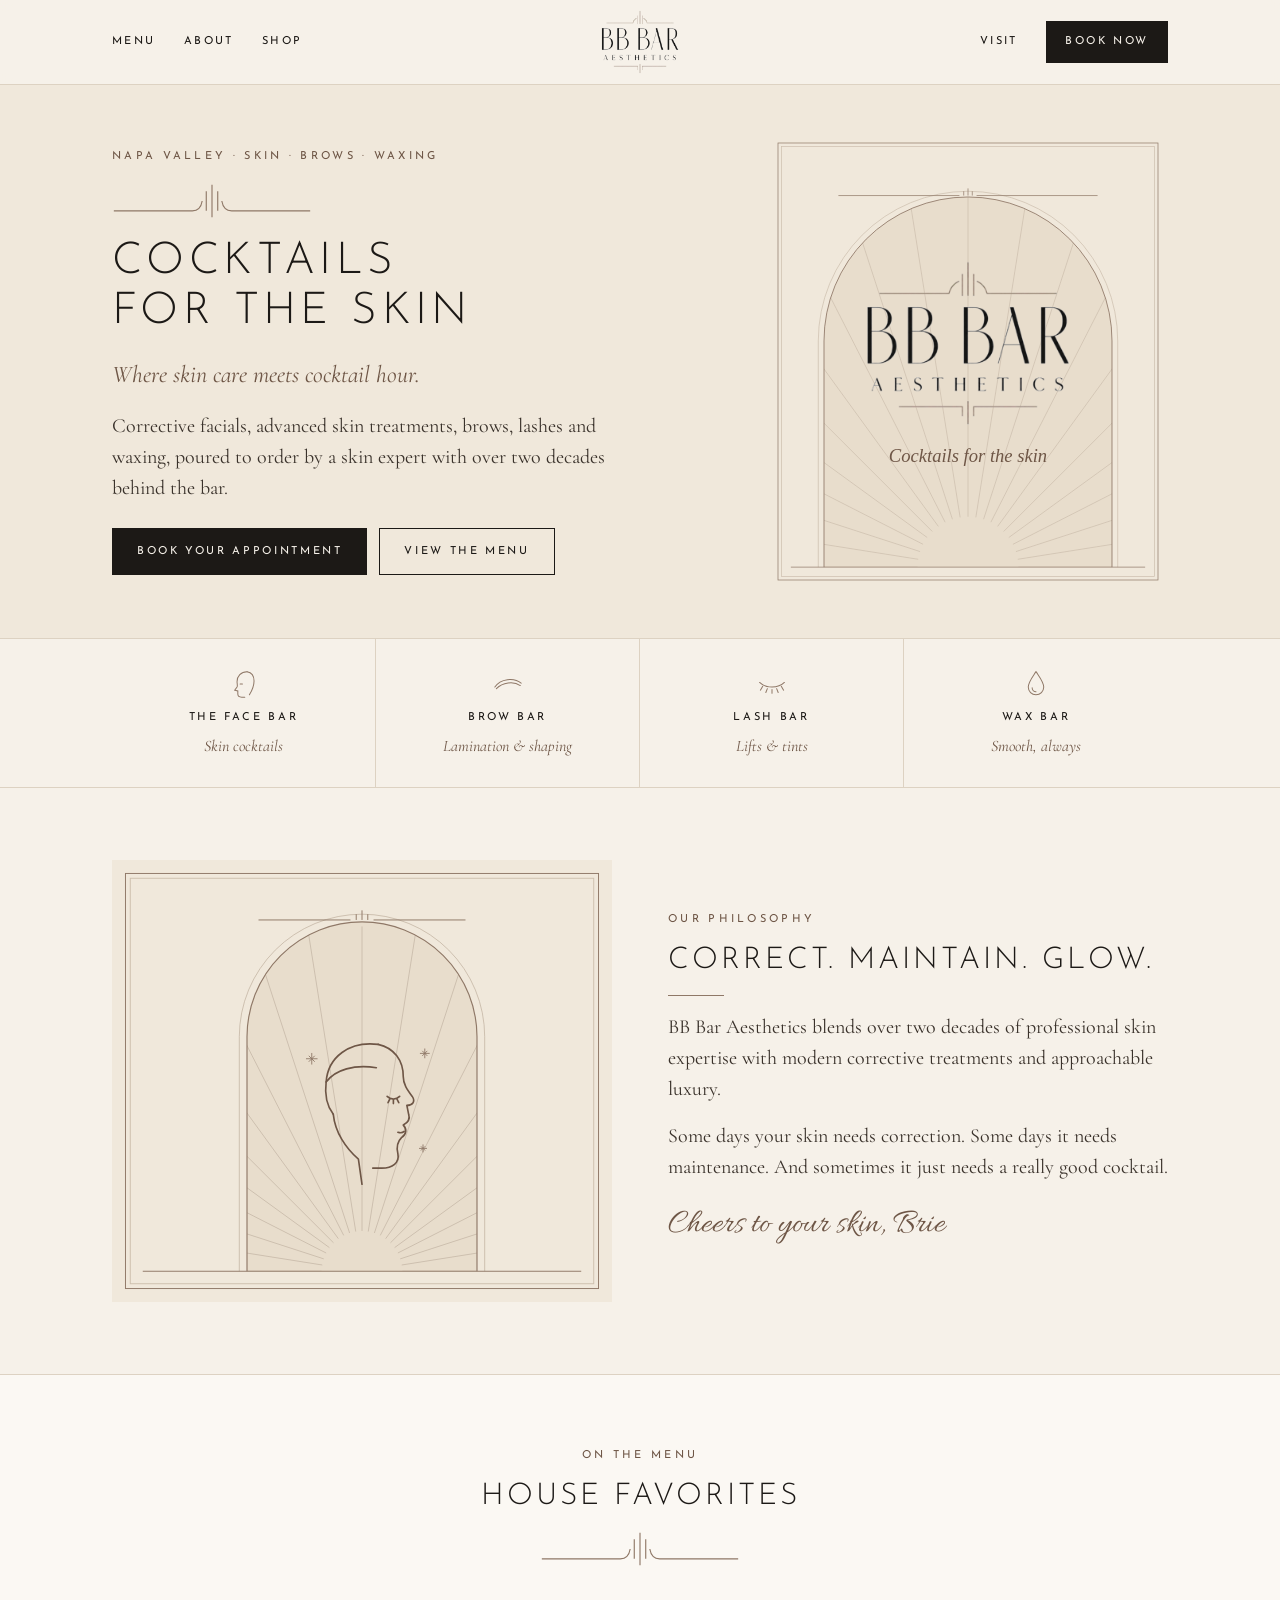
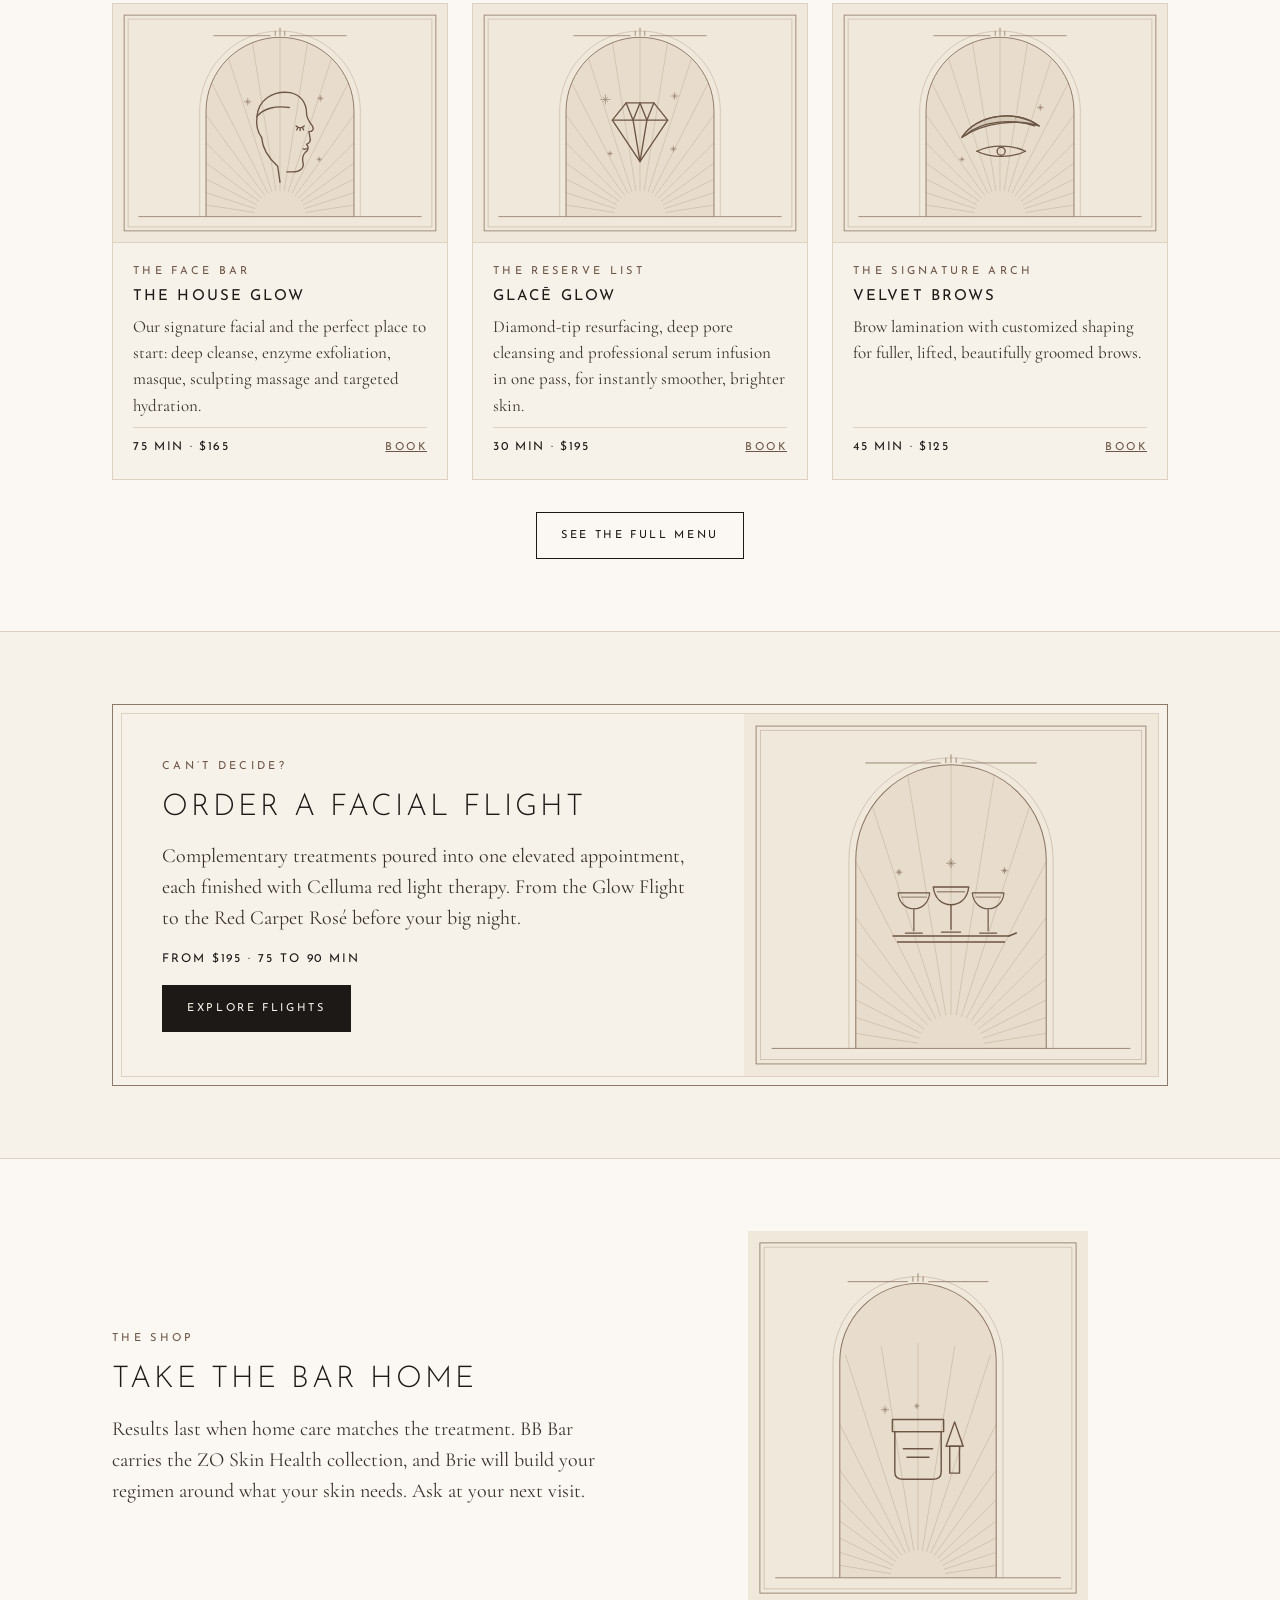
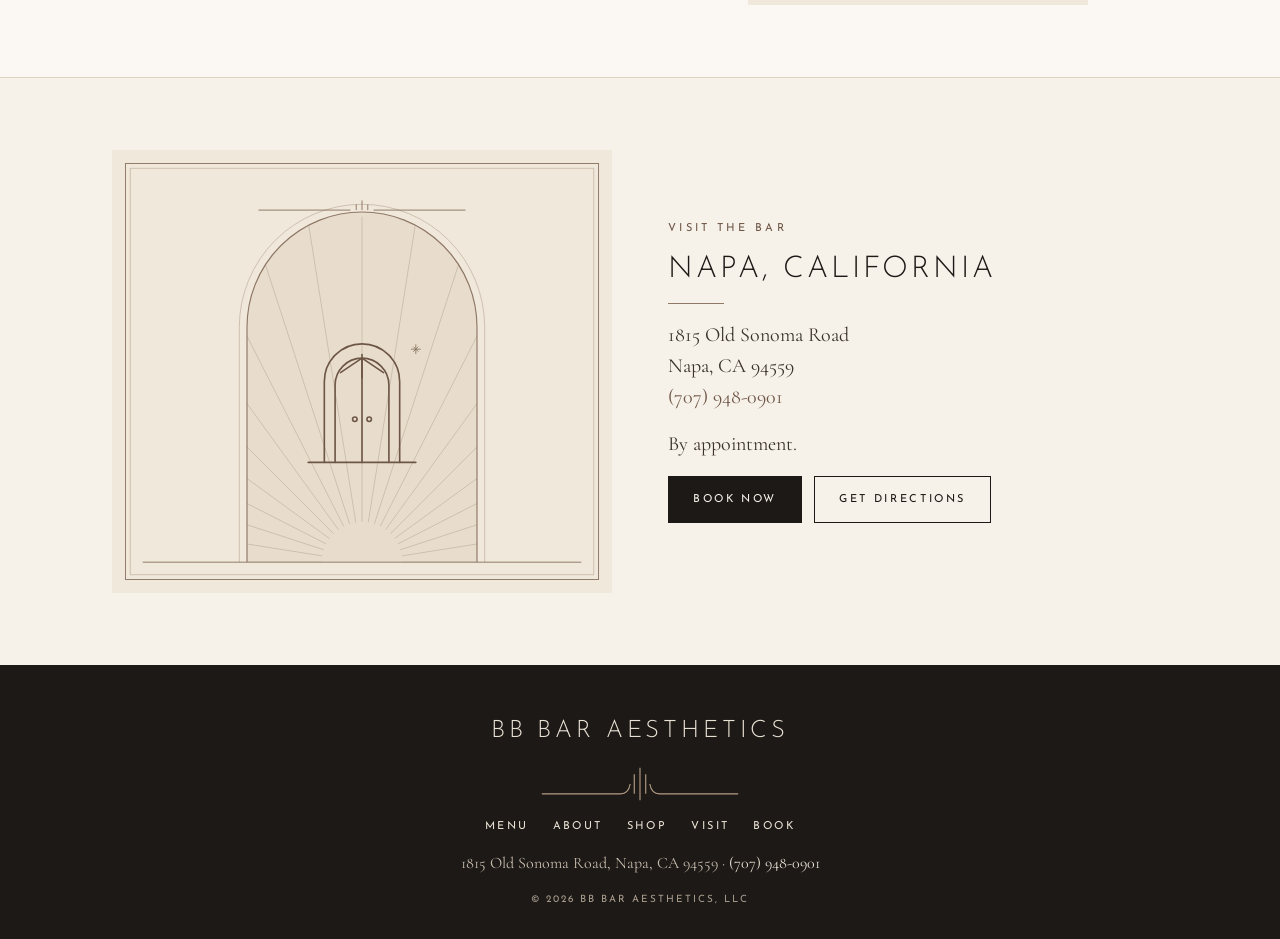
==== index.html @ 5beb1651 "Unzip site files to repo root so GitHub Pages can serve index.html Co-Authored-By: Claude Opus 5.5 <" ====
<!doctype html>
<html lang="en">
<head>
<meta charset="utf-8">
<meta name="viewport" content="width=device-width, initial-scale=1">
<title>BB Bar Aesthetics | Facials, Brows, Lashes &amp; Waxing in Napa, CA</title>
<meta name="description" content="Cocktails for the skin. Corrective facials, advanced skin treatments, brows, lashes and waxing at BB Bar Aesthetics in Napa, California.">
<link rel="icon" type="image/png" href="img/favicon.png">
<link rel="apple-touch-icon" href="img/apple-touch-icon.png">
<meta property="og:title" content="BB Bar Aesthetics | Facials, Brows, Lashes &amp; Waxing in Napa, CA">
<meta property="og:description" content="Cocktails for the skin. Corrective facials, advanced skin treatments, brows, lashes and waxing at BB Bar Aesthetics in Napa, California.">
<meta property="og:image" content="https://bbbaraesthetics.com/img/og.jpg">
<link rel="preconnect" href="https://fonts.googleapis.com">
<link rel="preconnect" href="https://fonts.gstatic.com" crossorigin>
<link href="https://fonts.googleapis.com/css2?family=Josefin+Sans:wght@300;400;600&family=Cormorant+Garamond:ital,wght@0,400;0,500;1,400;1,500&family=Allura&display=swap" rel="stylesheet">
<link rel="stylesheet" href="style.css">
</head>
<body>
<header class="site-header">
<div class="wrap">
<nav class="nav left" aria-label="Primary">
<a href="menu.html">Menu</a>
<a href="index.html#about">About</a>
<a href="index.html#shop">Shop</a>
</nav>
<a class="logo" href="index.html" aria-label="BB Bar Aesthetics home"><img src="img/logo.png" alt="BB Bar Aesthetics" width="74" height="60"></a>
<div class="header-right">
<nav class="nav" aria-label="Secondary"><a href="index.html#visit">Visit</a></nav>
<a class="btn btn-dark" href="https://bbbar.glossgenius.com/services">Book Now</a>
<button class="menu-toggle" aria-label="Open menu" aria-expanded="false" onclick="var m=document.getElementById('mnav');var o=m.classList.toggle('open');this.setAttribute('aria-expanded',o)"><svg width="22" height="14" viewBox="0 0 22 14" aria-hidden="true"><path d="M0 1h22M0 7h22M0 13h22" stroke="currentColor" stroke-width="1.4"/></svg></button>
</div>
</div>
<nav id="mnav" class="mobile-nav" aria-label="Mobile">
<a href="menu.html">Menu</a><a href="index.html#about">About</a><a href="index.html#shop">Shop</a><a href="index.html#visit">Visit</a><a href="https://bbbar.glossgenius.com/services">Book Now</a>
</nav>
</header>
<main>
<section class="hero">
<div class="wrap">
<div class="hero-copy">
<p class="eyebrow">Napa Valley &#183; Skin &#183; Brows &#183; Waxing</p>
<svg class="deco" width="200" height="36" viewBox="0 0 240 44" aria-hidden="true"><g fill="none" stroke="#8F7867" stroke-width="1.4"><path d="M0 34H96Q106 34 108 22"/><path d="M240 34H144Q134 34 132 22"/><path d="M120 2V42"/><path d="M113 10V34"/><path d="M127 10V34"/></g></svg>
<h1>Cocktails<br>for the Skin</h1>
<p class="ital" style="font-size:24px">Where skin care meets cocktail hour.</p>
<p class="lead" style="max-width:500px">Corrective facials, advanced skin treatments, brows, lashes and waxing, poured to order by a skin expert with over two decades behind the bar.</p>
<div class="btns" style="padding-top:6px"><a class="btn btn-dark" href="https://bbbar.glossgenius.com/services">Book Your Appointment</a><a class="btn btn-line" href="menu.html">View the Menu</a></div>
</div>
<img class="hero-img" src="img/p-hero.svg" alt="BB Bar Aesthetics logo in an art deco arch" width="560" height="640">
</div>
</section>

<nav class="cats" aria-label="Menu categories">
<div class="wrap">
<a class="cat" href="menu.html#face-bar"><svg width="34" height="34" viewBox="0 0 44 44" aria-hidden="true"><g fill="none" stroke="#8F7867" stroke-width="1.3" stroke-linecap="round"><path d="M26 6C18 6 13 12 13 19c0 3 1 5 0 7l-3 4 4 1v4c0 3 2 4 5 4h4"/><path d="M26 6c6 1 9 6 9 12 0 7-3 13-6 18"/><path d="M17 22h3"/></g></svg><span>The Face Bar</span><em>Skin cocktails</em></a>
<a class="cat" href="menu.html#brow-bar"><svg width="34" height="34" viewBox="0 0 44 44" aria-hidden="true"><g fill="none" stroke="#8F7867" stroke-width="1.3" stroke-linecap="round"><path d="M5 26c7-11 25-13 34-5"/><path d="M7 28c8-8 22-10 31-4"/></g></svg><span>Brow Bar</span><em>Lamination &amp; shaping</em></a>
<a class="cat" href="menu.html#lash-bar"><svg width="34" height="34" viewBox="0 0 44 44" aria-hidden="true"><g fill="none" stroke="#8F7867" stroke-width="1.3" stroke-linecap="round"><path d="M6 20c8 8 24 8 32 0"/><path d="M10 25l-3 5M16 28l-2 5M22 29v5M28 28l2 5M34 25l3 5"/></g></svg><span>Lash Bar</span><em>Lifts &amp; tints</em></a>
<a class="cat" href="menu.html#wax-bar"><svg width="34" height="34" viewBox="0 0 44 44" aria-hidden="true"><g fill="none" stroke="#8F7867" stroke-width="1.3" stroke-linecap="round" stroke-linejoin="round"><path d="M22 6c6 9 10 14 10 20a10 10 0 0 1-20 0c0-6 4-11 10-20z"/><path d="M17 27a5 5 0 0 0 5 5"/></g></svg><span>Wax Bar</span><em>Smooth, always</em></a>
</div>
</nav>

<section id="about" class="section">
<div class="wrap split">
<img class="plate" src="img/p-about.svg" alt="" width="520" height="460" loading="lazy">
<div class="stack">
<p class="eyebrow">Our Philosophy</p>
<h2>Correct. Maintain. Glow.</h2>
<div class="rule"></div>
<p class="lead">BB Bar Aesthetics blends over two decades of professional skin expertise with modern corrective treatments and approachable luxury.</p>
<p class="lead">Some days your skin needs correction. Some days it needs maintenance. And sometimes it just needs a really good cocktail.</p>
<p class="signoff">Cheers to your skin, Brie</p>
</div>
</div>
</section>

<section class="section alt" aria-labelledby="fav">
<div class="wrap">
<div class="stack center"><p class="eyebrow">On the Menu</p><h2 id="fav">House Favorites</h2><svg class="deco" width="200" height="36" viewBox="0 0 240 44" aria-hidden="true"><g fill="none" stroke="#8F7867" stroke-width="1.4"><path d="M0 34H96Q106 34 108 22"/><path d="M240 34H144Q134 34 132 22"/><path d="M120 2V42"/><path d="M113 10V34"/><path d="M127 10V34"/></g></svg></div>
<div class="favs">
<article class="card"><img src="img/p-facial.svg" alt="" width="420" height="300" loading="lazy"><div class="body"><p class="eyebrow">The Face Bar</p><h3>The House Glow</h3><p class="desc">Our signature facial and the perfect place to start: deep cleanse, enzyme exfoliation, masque, sculpting massage and targeted hydration.</p><div class="meta"><span>75 MIN &#183; $165</span><a href="https://bbbar.glossgenius.com/services">Book</a></div></div></article>
<article class="card"><img src="img/p-gem.svg" alt="" width="420" height="300" loading="lazy"><div class="body"><p class="eyebrow">The Reserve List</p><h3>Glacē Glow</h3><p class="desc">Diamond-tip resurfacing, deep pore cleansing and professional serum infusion in one pass, for instantly smoother, brighter skin.</p><div class="meta"><span>30 MIN &#183; $195</span><a href="https://bbbar.glossgenius.com/services">Book</a></div></div></article>
<article class="card"><img src="img/p-brow.svg" alt="" width="420" height="300" loading="lazy"><div class="body"><p class="eyebrow">The Signature Arch</p><h3>Velvet Brows</h3><p class="desc">Brow lamination with customized shaping for fuller, lifted, beautifully groomed brows.</p><div class="meta"><span>45 MIN &#183; $125</span><a href="https://bbbar.glossgenius.com/services">Book</a></div></div></article>
</div>
<div class="btns" style="justify-content:center;margin-top:32px"><a class="btn btn-line" href="menu.html">See the Full Menu</a></div>
</div>
</section>

<section class="section" aria-labelledby="flights">
<div class="wrap">
<div class="band"><div class="band-inner">
<div class="stack">
<p class="eyebrow">Can&#8217;t Decide?</p>
<h2 id="flights">Order a Facial Flight</h2>
<p class="lead">Complementary treatments poured into one elevated appointment, each finished with Celluma red light therapy. From the Glow Flight to the Red Carpet Ros&#233; before your big night.</p>
<p style="font-family:var(--sans);font-size:12px;letter-spacing:.16em">FROM $195 &#183; 75 TO 90 MIN</p>
<div class="btns"><a class="btn btn-dark" href="menu.html#flights">Explore Flights</a></div>
</div>
<img src="img/p-flight.svg" alt="" width="480" height="420" loading="lazy">
</div></div>
</div>
</section>

<section id="shop" class="section alt">
<div class="wrap split">
<div class="stack">
<p class="eyebrow">The Shop</p>
<h2>Take the Bar Home</h2>
<p class="lead">Results last when home care matches the treatment. BB Bar carries the ZO Skin Health collection, and Brie will build your regimen around what your skin needs. Ask at your next visit.</p>
</div>
<img class="plate" src="img/p-shop.svg" alt="" width="400" height="440" loading="lazy" style="max-width:340px;justify-self:center">
</div>
</section>

<section id="visit" class="section">
<div class="wrap split">
<img class="plate" src="img/p-visit.svg" alt="" width="520" height="460" loading="lazy">
<div class="stack">
<p class="eyebrow">Visit the Bar</p>
<h2>Napa, California</h2>
<div class="rule"></div>
<address style="font-style:normal" class="lead">1815 Old Sonoma Road<br>Napa, CA 94559<br><a href="tel:+17079480901" style="text-decoration:none">(707) 948-0901</a></address>
<p class="lead">By appointment.</p>
<div class="btns"><a class="btn btn-dark" href="https://bbbar.glossgenius.com/services">Book Now</a><a class="btn btn-line" href="https://maps.google.com/?q=1815+Old+Sonoma+Road+Napa+CA+94559">Get Directions</a></div>
</div>
</div>
</section>
</main>
<footer class="site-footer">
<div class="wrap">
<p class="foot-name">BB BAR AESTHETICS</p>
<svg class="deco" width="200" height="36" viewBox="0 0 240 44" aria-hidden="true"><g fill="none" stroke="#B49C85" stroke-width="1.4"><path d="M0 34H96Q106 34 108 22"/><path d="M240 34H144Q134 34 132 22"/><path d="M120 2V42"/><path d="M113 10V34"/><path d="M127 10V34"/></g></svg>
<nav class="foot-nav" aria-label="Footer">
<a href="menu.html">Menu</a><a href="index.html#about">About</a><a href="index.html#shop">Shop</a><a href="index.html#visit">Visit</a><a href="https://bbbar.glossgenius.com/services">Book</a>
</nav>
<p style="font-size:16px;color:#C9BDAE">1815 Old Sonoma Road, Napa, CA 94559 &#183; <a href="tel:+17079480901">(707) 948-0901</a></p>
<p class="foot-small">&#169; <span id="yr">2026</span> BB BAR AESTHETICS, LLC</p>
</div>
</footer>
<script>document.getElementById('yr').textContent=new Date().getFullYear()</script>
</body>
</html>
---- style.css ----
:root{
  --ivory:#F6F1E9; --sand:#F0E8DB; --sand2:#E6DCCD; --line:#DDD2C2;
  --taupe:#A89C8E; --bronze:#8F7867; --deep:#6E5646; --ink:#1C1916; --text:#3A322B;
  --sans:'Josefin Sans',system-ui,sans-serif; --serif:'Cormorant Garamond',Georgia,serif;
}
*{box-sizing:border-box}
[hidden]{display:none!important}
html{scroll-behavior:smooth}
body{margin:0;background:var(--ivory);color:var(--ink);font-family:var(--serif);font-size:18px;line-height:1.55;-webkit-font-smoothing:antialiased}
img{max-width:100%;display:block}
a{color:var(--deep)}
a:hover{color:var(--ink)}
.wrap{max-width:1120px;margin:0 auto;padding:0 32px}
.eyebrow{margin:0;font-family:var(--sans);font-size:11px;letter-spacing:.3em;text-transform:uppercase;color:var(--deep)}
h1,h2,h3{font-family:var(--sans);font-weight:300;text-transform:uppercase;margin:0;line-height:1.15}
h1{font-size:44px;letter-spacing:.1em}
h2{font-size:30px;letter-spacing:.1em}
h3{font-size:15px;font-weight:400;letter-spacing:.14em}
p{margin:0}
.lead{font-size:20px;color:var(--text)}
.ital{font-style:italic;color:var(--deep)}
.rule{width:56px;height:1px;background:var(--bronze)}
.deco{display:block}

/* buttons */
.btn{display:inline-block;font-family:var(--sans);font-size:11px;letter-spacing:.24em;text-transform:uppercase;text-decoration:none;padding:14px 24px;border:1px solid var(--ink);transition:background .2s,color .2s}
.btn-dark{background:var(--ink);color:var(--ivory)!important}
.btn-dark:hover{background:var(--text)}
.btn-line{color:var(--ink)!important}
.btn-line:hover{background:var(--ink);color:var(--ivory)!important}
.btns{display:flex;gap:12px;flex-wrap:wrap}

/* header */
.site-header{position:sticky;top:0;z-index:20;background:rgba(246,241,233,.96);backdrop-filter:blur(6px);border-bottom:1px solid var(--line)}
.site-header .wrap{display:grid;grid-template-columns:1fr auto 1fr;align-items:center;gap:20px;padding-top:10px;padding-bottom:10px}
.nav{display:flex;gap:28px;font-family:var(--sans);font-size:11px;letter-spacing:.22em;text-transform:uppercase}
.nav a{color:var(--ink);text-decoration:none}
.nav a:hover,.nav a[aria-current]{color:var(--deep)}
.logo img{height:64px;width:auto}
.header-right{display:flex;justify-content:flex-end;align-items:center;gap:28px}
.header-right .btn{padding:11px 18px}
.menu-toggle{display:none;background:none;border:0;padding:6px;cursor:pointer;color:var(--ink)}
.mobile-nav{display:none}

/* hero */
.hero{background:var(--sand);border-bottom:1px solid var(--line)}
.hero .wrap{display:grid;grid-template-columns:1.1fr .9fr;gap:56px;align-items:center;padding-top:48px;padding-bottom:48px}
.hero-copy{display:flex;flex-direction:column;gap:18px}
.hero-img{max-width:400px;justify-self:end;width:100%;height:auto}
.plate{width:100%;height:auto}

/* category strip */
.cats{border-bottom:1px solid var(--line)}
.cats .wrap{display:grid;grid-template-columns:repeat(4,1fr)}
.cat{display:flex;flex-direction:column;align-items:center;gap:8px;padding:28px 12px;text-align:center;text-decoration:none;color:var(--ink);border-right:1px solid var(--line)}
.cat:last-child{border-right:0}
.cat:hover{background:#FBF8F3}
.cat span{font-family:var(--sans);font-size:11px;letter-spacing:.24em;text-transform:uppercase}
.cat em{font-size:16px;color:var(--deep)}

/* sections */
.section{padding:72px 0}
.split{display:grid;grid-template-columns:1fr 1fr;gap:56px;align-items:center}
.stack{display:flex;flex-direction:column;gap:16px}
.frame{border:1px solid var(--bronze);padding:10px}
.frame img{width:100%;height:380px;object-fit:cover}
.arch{border:1px solid var(--bronze);border-radius:220px 220px 0 0;padding:10px}
.arch img{width:100%;height:360px;object-fit:cover;border-radius:210px 210px 0 0}
.signoff{font-family:'Allura',cursive;font-size:34px;color:var(--deep)}
.alt{background:#FBF8F3;border-top:1px solid var(--line);border-bottom:1px solid var(--line)}
.center{text-align:center;align-items:center}

/* favorites */
.favs{display:grid;grid-template-columns:repeat(3,1fr);gap:24px;margin-top:36px}
.card{display:flex;flex-direction:column;background:var(--ivory);border:1px solid var(--line)}
.card img{width:100%;height:auto;border-bottom:1px solid var(--line)}
.card .body{padding:20px 20px 22px;display:flex;flex-direction:column;gap:8px;flex:1}
.card p.desc{font-size:17px;color:var(--text);flex:1}
.meta{display:flex;justify-content:space-between;align-items:center;padding-top:10px;border-top:1px solid var(--line);font-family:var(--sans);font-size:12px;letter-spacing:.14em}
.meta a{font-size:11px;letter-spacing:.22em;text-transform:uppercase}

/* double frame band */
.band{border:1px solid var(--bronze);padding:8px}
.band-inner{border:1px solid var(--line);display:grid;grid-template-columns:1.2fr .8fr}
.band-inner .stack{padding:44px 40px;justify-content:center}
.band-inner img{width:100%;height:100%;object-fit:cover;background:#F0E8DB}

/* footer */
.site-footer{background:var(--ink);color:#E9E1D4;padding:48px 0 32px}
.site-footer .wrap{display:flex;flex-direction:column;align-items:center;gap:16px;text-align:center}
.site-footer a{color:#E9E1D4;text-decoration:none}
.site-footer a:hover{color:#fff}
.foot-name{font-family:var(--sans);font-weight:300;font-size:24px;letter-spacing:.16em}
.foot-nav{display:flex;gap:24px;flex-wrap:wrap;justify-content:center;font-family:var(--sans);font-size:11px;letter-spacing:.22em;text-transform:uppercase}
.foot-small{font-family:var(--sans);font-size:10px;letter-spacing:.2em;color:#A99D8F}

/* menu page */
.page-head{padding:56px 0 32px;text-align:center}
.page-head .stack{align-items:center}
.cat-grid{display:grid;grid-template-columns:repeat(2,1fr);gap:16px;padding-bottom:72px}
.cat-card{display:flex;flex-direction:column;gap:6px;padding:26px 24px;background:#FBF8F3;border:1px solid var(--line);text-decoration:none;color:var(--ink);transition:border-color .2s,background .2s}
.cat-card:hover{border-color:var(--ink);background:#fff}
.cat-card h3{font-size:15px}
.cat-card em{font-size:17px;color:var(--deep)}
.cat-card small{font-family:var(--sans);font-size:11px;letter-spacing:.14em;color:var(--taupe);text-transform:uppercase;margin-top:6px}
.cat-view{padding:8px 0 72px;scroll-margin-top:96px}
.back{display:inline-flex;align-items:center;gap:8px;font-family:var(--sans);font-size:11px;letter-spacing:.22em;text-transform:uppercase;text-decoration:none;color:var(--deep);background:none;border:0;cursor:pointer;padding:0}
.cat-head{border-top:1px solid var(--bronze);margin-top:20px;padding-top:28px;text-align:center;display:flex;flex-direction:column;gap:6px;align-items:center}
.cat-head p.note{font-size:16px;color:var(--text);max-width:640px;margin-top:6px}
.row{display:grid;grid-template-columns:1fr auto;gap:6px 28px;padding:16px 0;border-bottom:1px solid #E8DFD2}
.row h3{font-size:14px}
.row p{font-size:16.5px;color:var(--text);max-width:640px;margin-top:4px}
.row .best{font-style:italic;color:var(--deep);font-size:15.5px}
.row .price{display:flex;align-items:baseline;gap:18px;font-family:var(--sans);font-size:12px;letter-spacing:.12em;white-space:nowrap}
.row .price b{font-weight:600}
.row .price a{font-size:10.5px;letter-spacing:.22em;text-transform:uppercase;text-decoration:none;border-bottom:1px solid var(--bronze)}
.cat-foot{display:flex;justify-content:space-between;align-items:center;gap:16px;flex-wrap:wrap;padding-top:28px}

.sub-jump{display:flex;flex-wrap:wrap;justify-content:center;gap:8px;margin:20px 0 4px;font-family:var(--sans);font-size:10.5px;letter-spacing:.2em;text-transform:uppercase}
.sub-jump a{text-decoration:none;color:var(--ink);border:1px solid var(--line);background:#FBF8F3;padding:9px 13px}
.sub-jump a:hover{border-color:var(--ink)}
.sub{scroll-margin-top:96px}
.sub-head{margin-top:36px;padding-bottom:10px;border-bottom:1px solid var(--bronze);display:flex;flex-direction:column;gap:2px}
.sub-head h3{font-size:17px;letter-spacing:.16em}
.sub-head .note{font-size:16px;color:var(--text);margin-top:4px;max-width:720px}
.cat-view>.note,.sub>.note{font-size:16px;color:var(--text);margin:14px auto 0;max-width:640px}
@media (max-width:860px){
  .wrap{padding:0 18px}
  h1{font-size:34px}
  h2{font-size:24px}
  .site-header .wrap{grid-template-columns:1fr auto}
  .nav.left,.header-right .nav{display:none}
  .logo img{height:48px}
  .menu-toggle{display:block}
  .header-right{gap:10px}
  .mobile-nav.open{display:flex;flex-direction:column;gap:14px;padding:16px 18px 20px;border-top:1px solid var(--line);font-family:var(--sans);font-size:12px;letter-spacing:.22em;text-transform:uppercase}
  .mobile-nav a{color:var(--ink);text-decoration:none}
  .hero .wrap,.split,.band-inner{grid-template-columns:1fr}
  .hero .wrap{gap:28px;padding-top:32px;padding-bottom:36px}
  .hero-img{justify-self:center;max-width:280px}
  .cats .wrap{grid-template-columns:repeat(2,1fr);padding:0}
  .cat:nth-child(2){border-right:0}
  .cat:nth-child(-n+2){border-bottom:1px solid var(--line)}
  .section{padding:52px 0}
  .favs,.cat-grid{grid-template-columns:1fr}
  .frame img,.arch img{height:300px}
  .band-inner .stack{padding:32px 24px}
  .row{grid-template-columns:1fr}
}
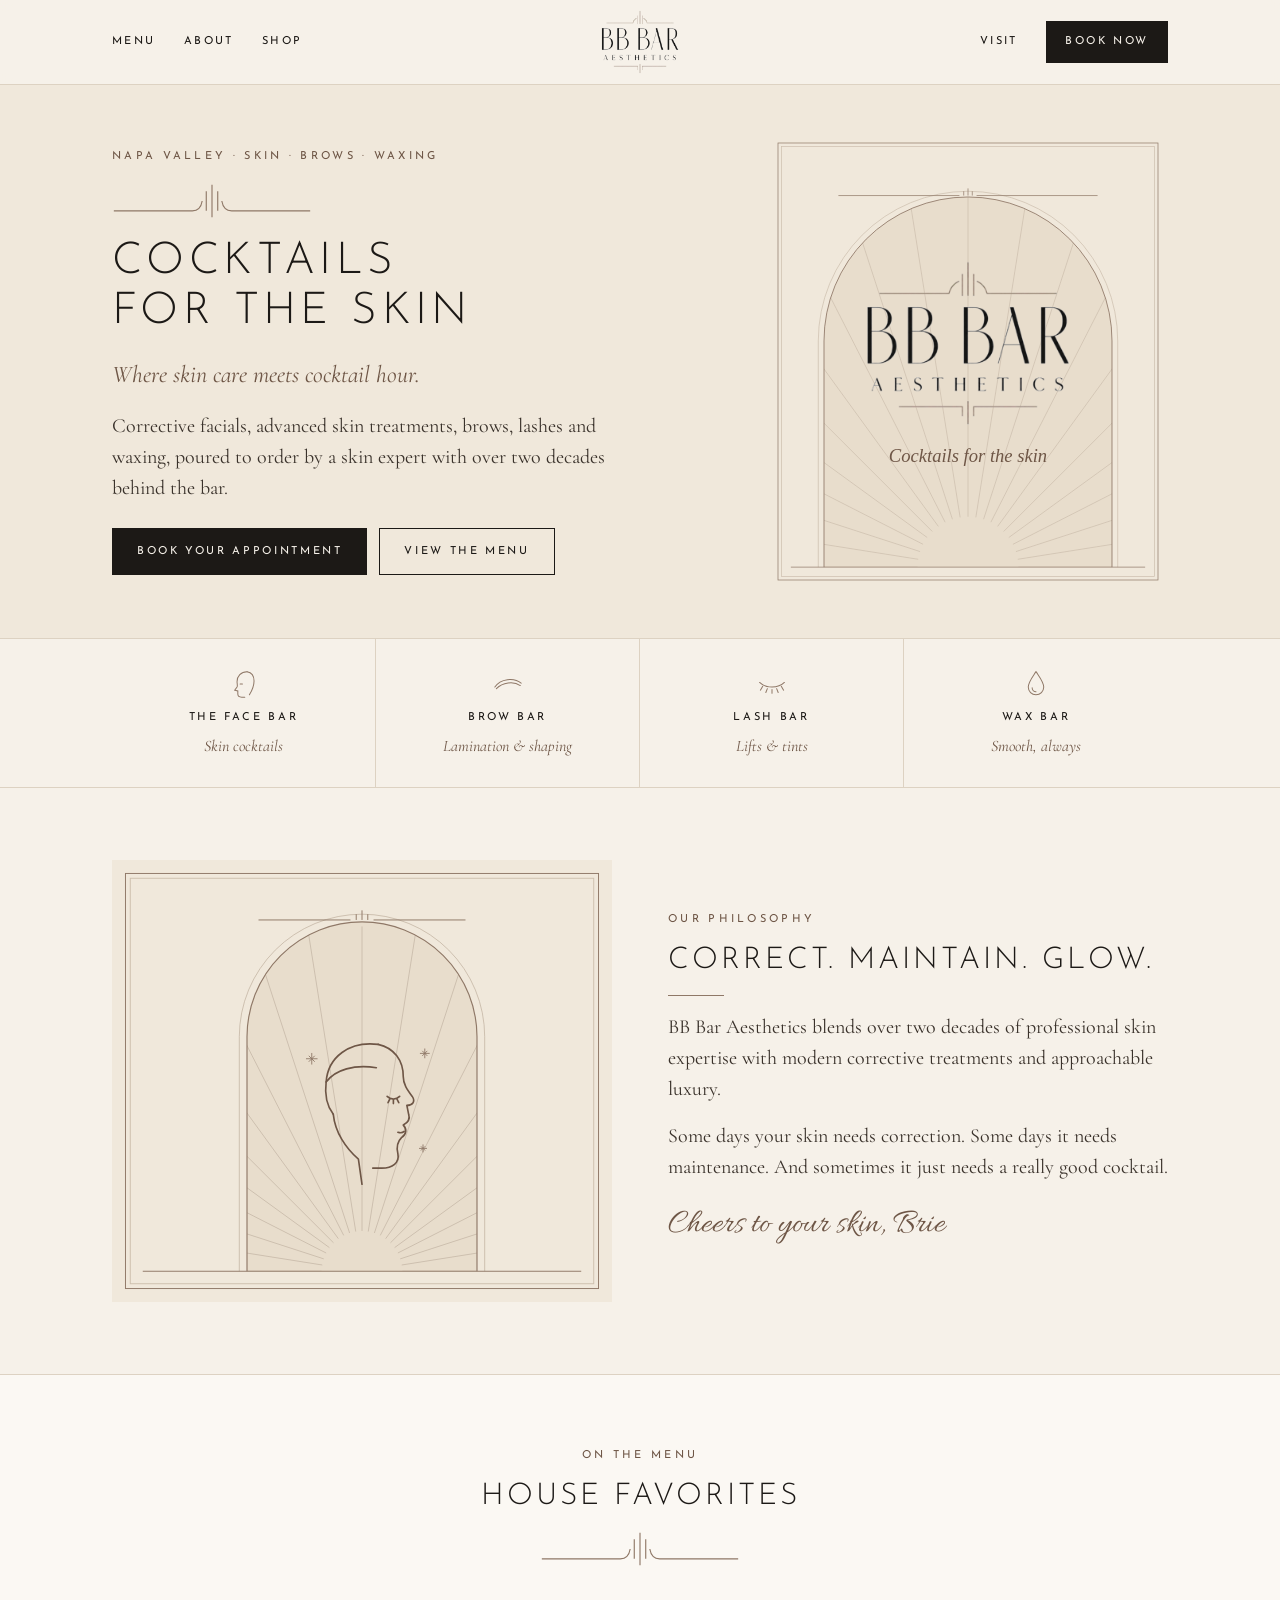
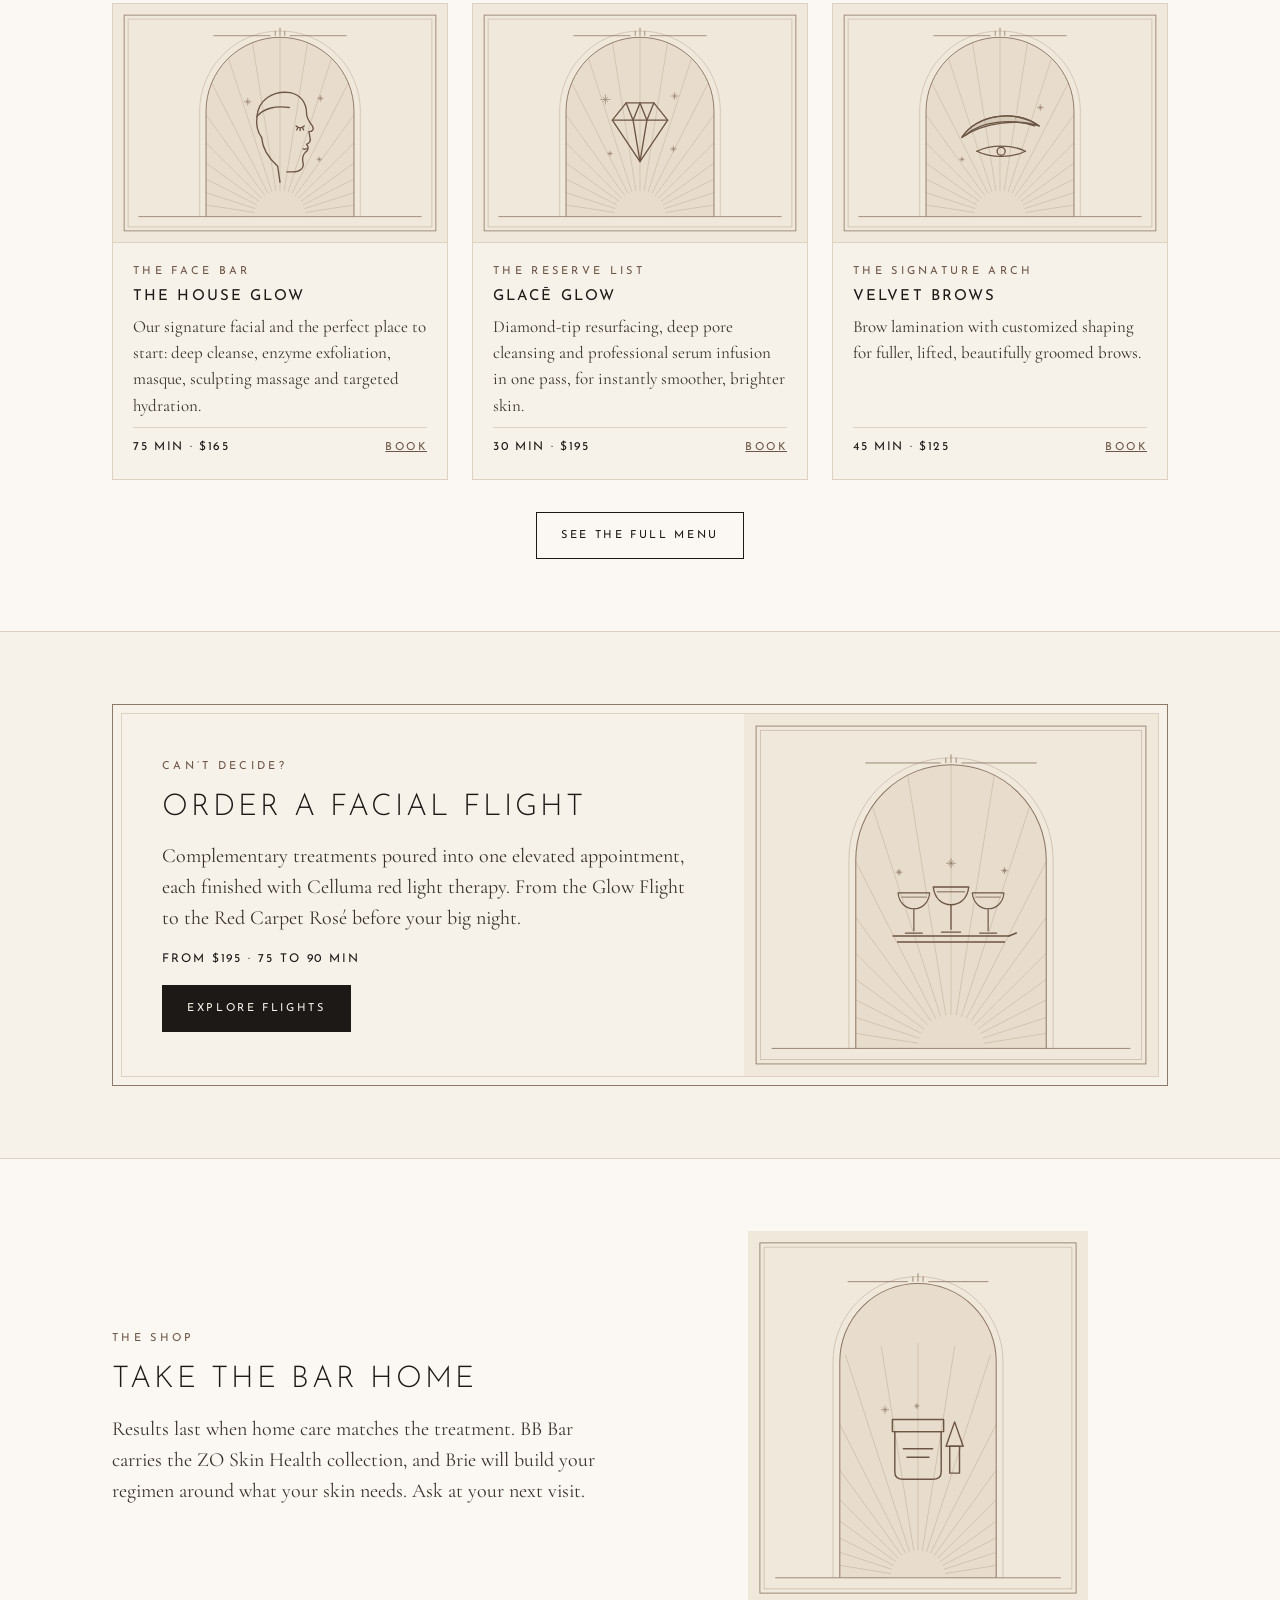
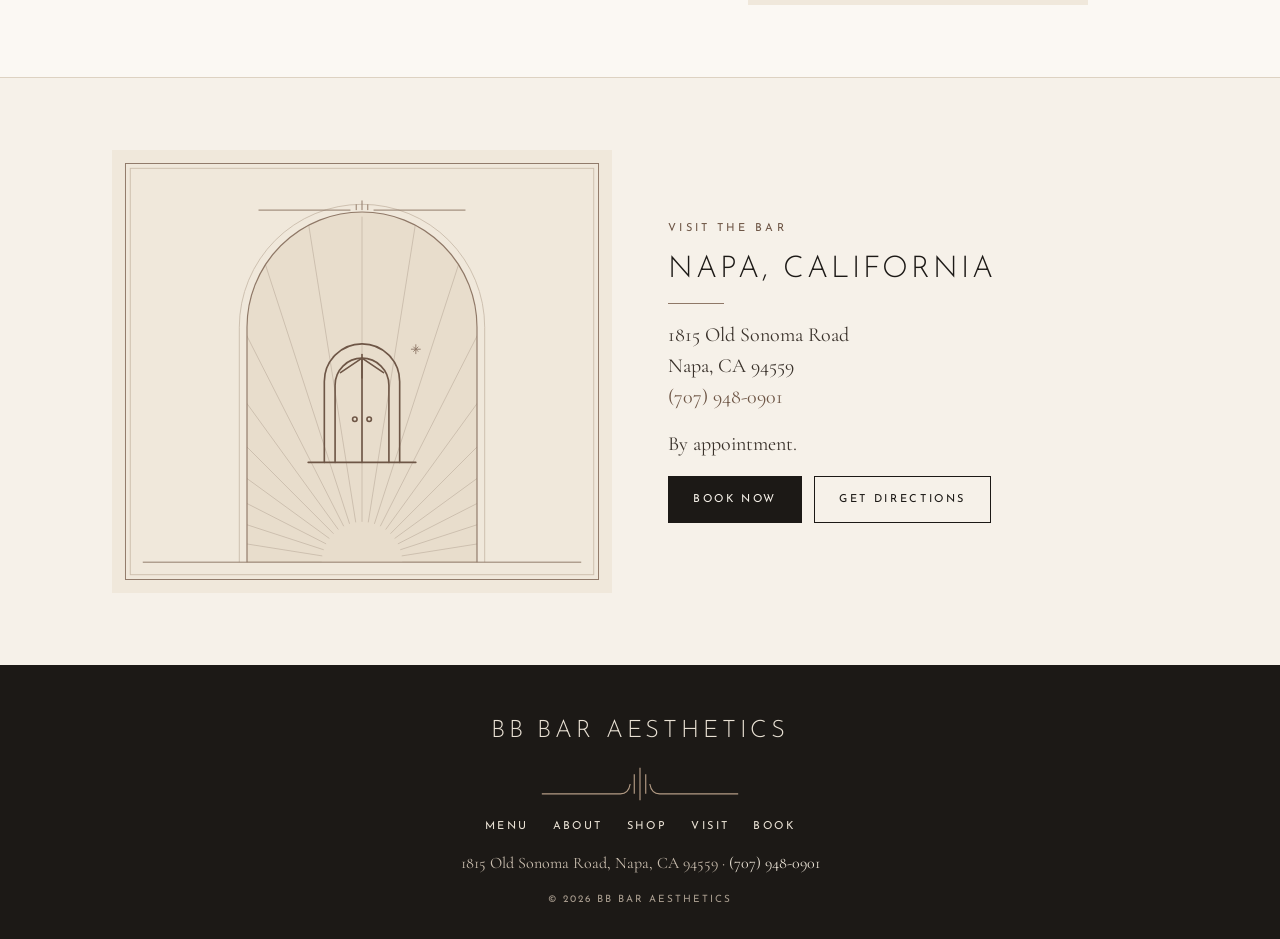
==== commit 8247dac9: "Remove LLC from business name in footer Co-Authored-By: Claude Opus 5.5 <noreply@anthropic.com>" ====
--- a/index.html
+++ b/index.html
@@ -132,7 +132,7 @@
 <a href="menu.html">Menu</a><a href="index.html#about">About</a><a href="index.html#shop">Shop</a><a href="index.html#visit">Visit</a><a href="https://bbbar.glossgenius.com/services">Book</a>
 </nav>
 <p style="font-size:16px;color:#C9BDAE">1815 Old Sonoma Road, Napa, CA 94559 &#183; <a href="tel:+17079480901">(707) 948-0901</a></p>
-<p class="foot-small">&#169; <span id="yr">2026</span> BB BAR AESTHETICS, LLC</p>
+<p class="foot-small">&#169; <span id="yr">2026</span> BB BAR AESTHETICS</p>
 </div>
 </footer>
 <script>document.getElementById('yr').textContent=new Date().getFullYear()</script>
